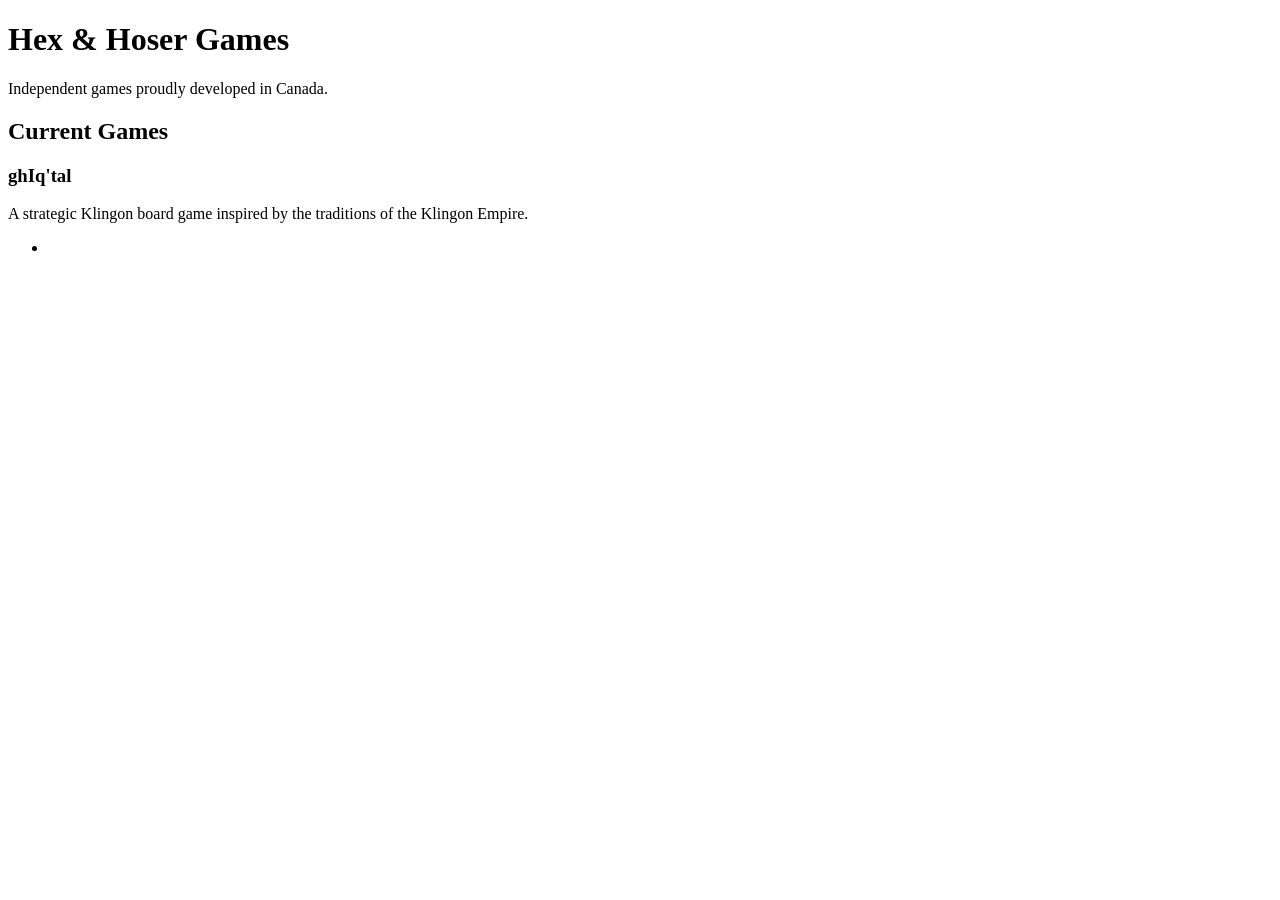
==== index.html @ b9e1475a "Add files via upload initial commit" ====
<!DOCTYPE html>
<html>
<head>
    <title>Hex & Hoser Games</title>
    <meta charset="UTF-8">
</head>
<body>
    <h1>Hex & Hoser Games</h1>

    <p>Independent games proudly developed in Canada.</p>

    <h2>Current Games</h2>

    <h3>ghIq'tal</h3>

    <p>
        A strategic Klingon board game inspired by the traditions of the
        Klingon Empire.
    </p>

    <ul>
        <li><a href="privacy-mlPrivacy Policy</a></li>
        <li>support.htmlSupport</a></li>
    </ul>

    <p>
        Contact: hexhosergames@gmail.com
    </p>
</body>
</html>
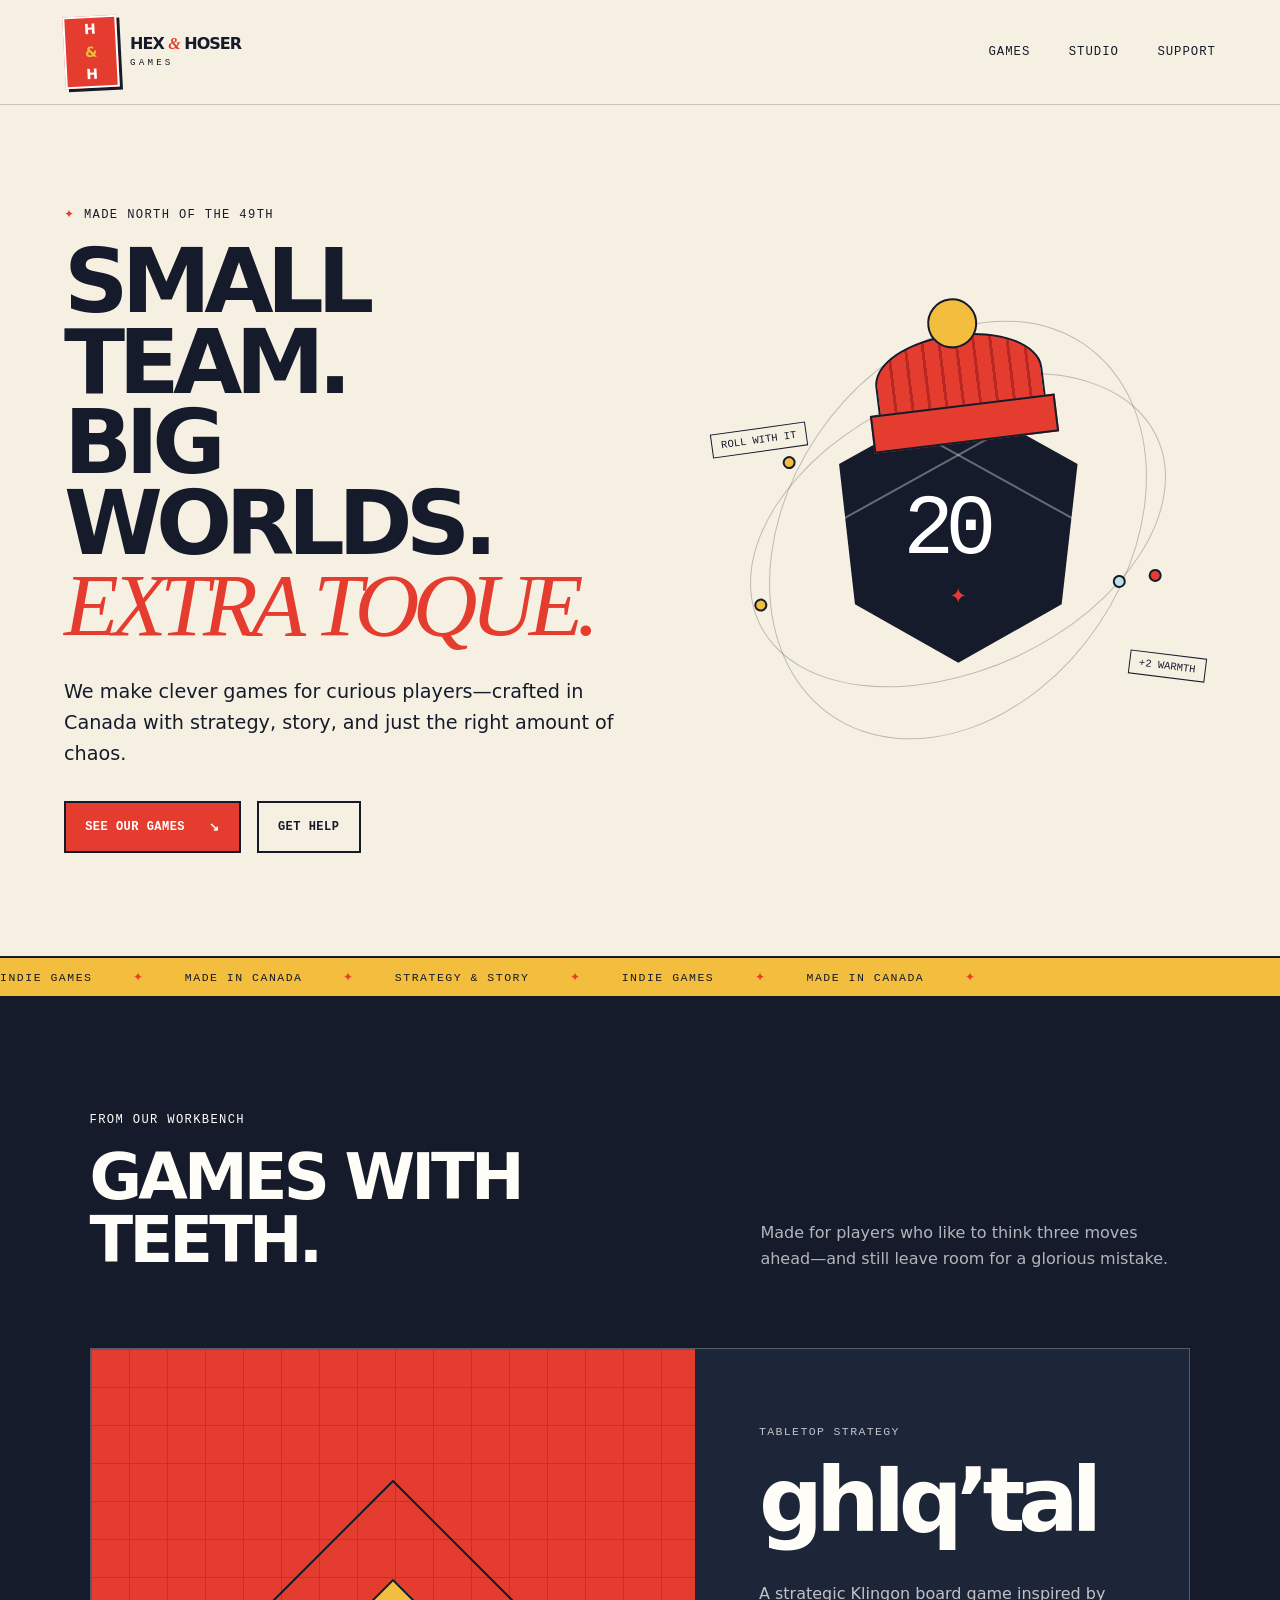
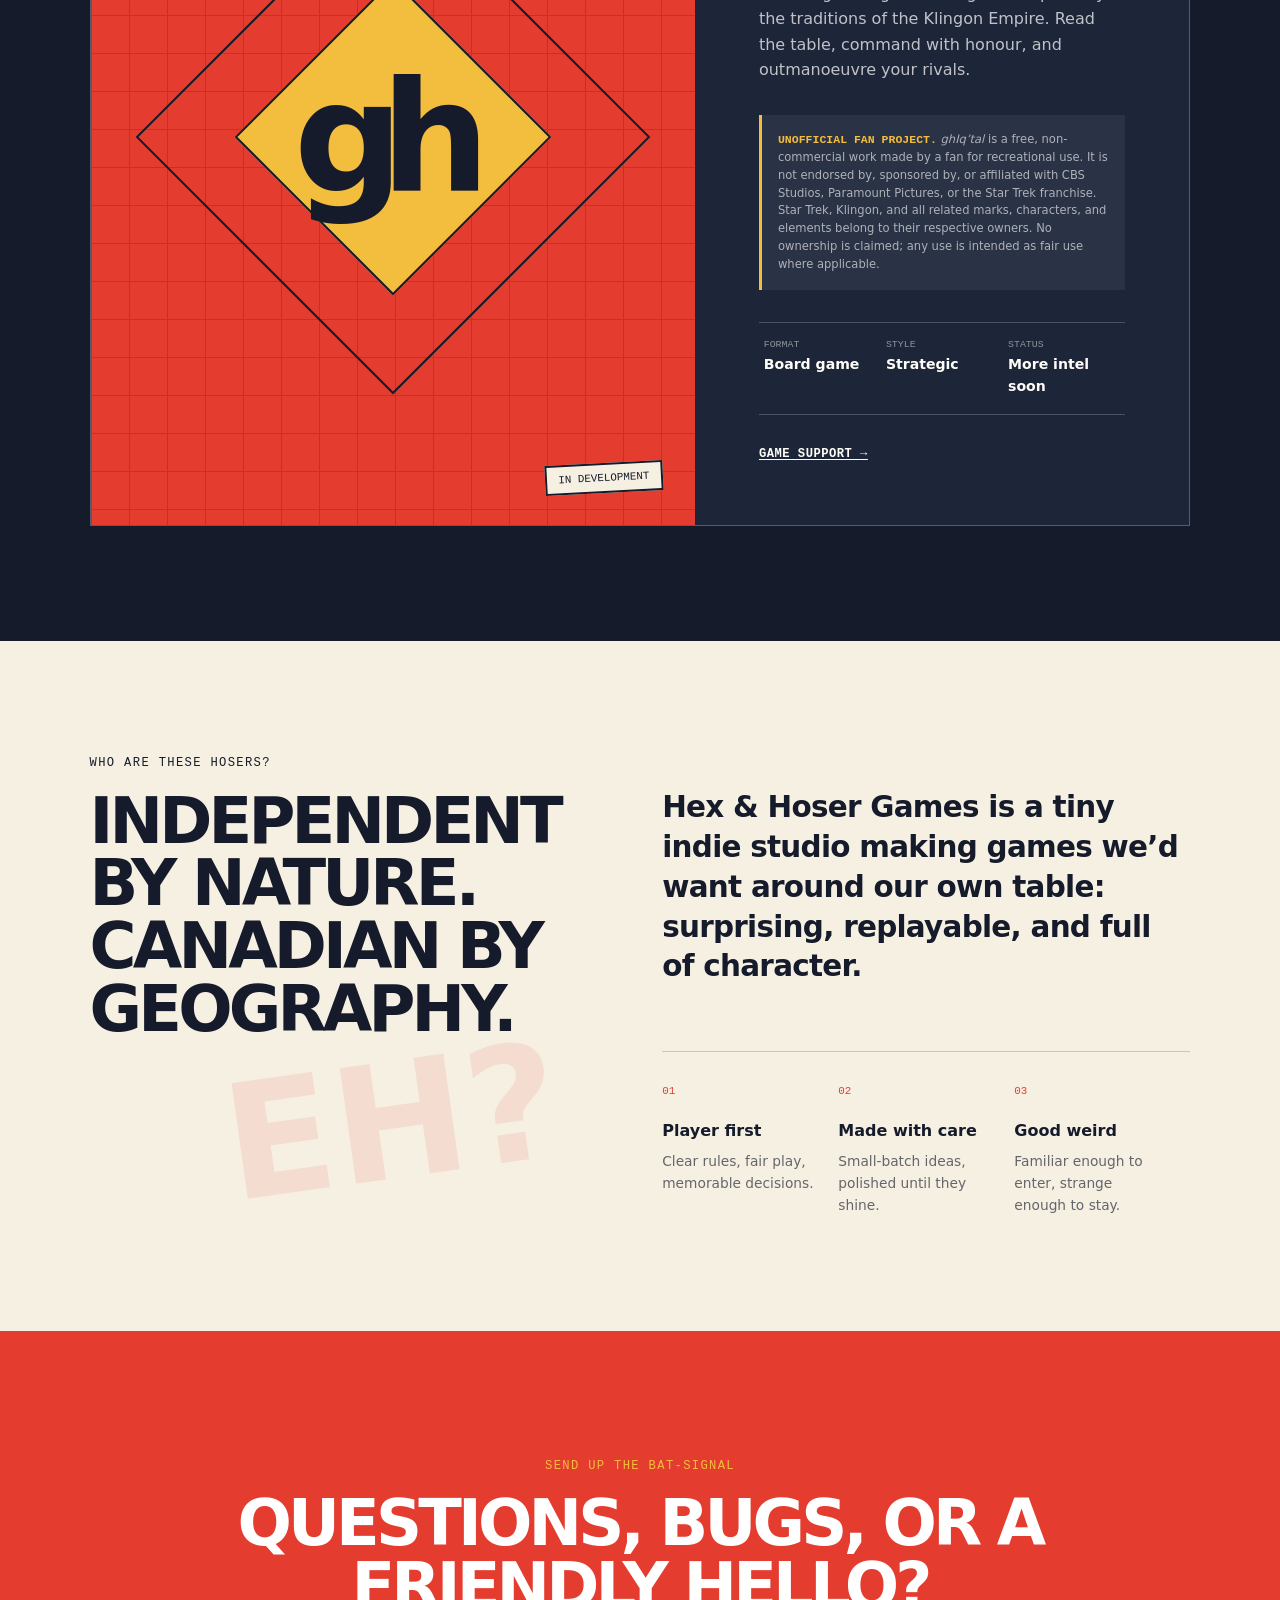
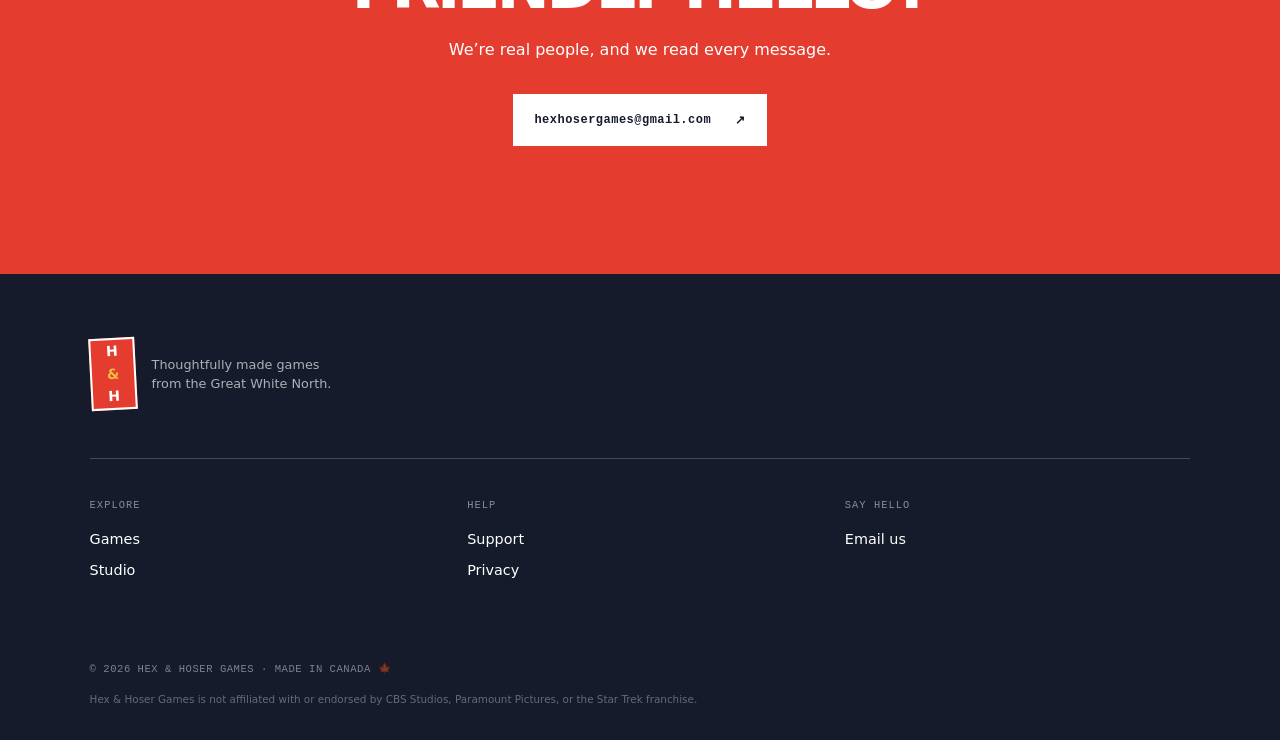
==== commit cae56c62: "Build Hex and Hoser Games website" ====
--- a/index.html
+++ b/index.html
@@ -1,30 +1,98 @@
-<!DOCTYPE html>
-<html>
+<!doctype html>
+<html lang="en-CA">
 <head>
-    <title>Hex & Hoser Games</title>
-    <meta charset="UTF-8">
+  <meta charset="utf-8">
+  <meta name="viewport" content="width=device-width, initial-scale=1">
+  <meta name="description" content="Hex & Hoser Games is a proudly Canadian indie studio making thoughtful games with sharp edges and warm hearts.">
+  <meta name="theme-color" content="#151b2b">
+  <meta property="og:title" content="Hex & Hoser Games">
+  <meta property="og:description" content="Small team. Big worlds. Extra toque.">
+  <meta property="og:type" content="website">
+  <title>Hex & Hoser Games | Canadian Indie Game Studio</title>
+  <link rel="icon" href="assets/favicon.svg" type="image/svg+xml">
+  <link rel="stylesheet" href="styles.css">
 </head>
 <body>
-    <h1>Hex & Hoser Games</h1>
+  <a class="skip-link" href="#main">Skip to content</a>
+  <header class="site-header">
+    <a class="brand" href="index.html" aria-label="Hex & Hoser Games home">
+      <span class="brand-mark" aria-hidden="true">H<span>&</span>H</span>
+      <span class="brand-name">Hex <i>&</i> Hoser <small>Games</small></span>
+    </a>
+    <nav class="site-nav" aria-label="Main navigation">
+      <a href="#games">Games</a>
+      <a href="#studio">Studio</a>
+      <a href="support.html">Support</a>
+    </nav>
+  </header>
 
-    <p>Independent games proudly developed in Canada.</p>
+  <main id="main">
+    <section class="hero">
+      <div class="hero-copy">
+        <p class="eyebrow"><span aria-hidden="true">✦</span> Made north of the 49th</p>
+        <h1>Small team.<br>Big worlds.<br><em>Extra toque.</em></h1>
+        <p class="hero-lede">We make clever games for curious players—crafted in Canada with strategy, story, and just the right amount of chaos.</p>
+        <div class="button-row">
+          <a class="button button-primary" href="#games">See our games <span aria-hidden="true">↘</span></a>
+          <a class="button button-quiet" href="support.html">Get help</a>
+        </div>
+      </div>
+      <div class="hero-art" aria-label="A twenty-sided die wearing a Canadian toque" role="img">
+        <div class="orbit orbit-one"></div><div class="orbit orbit-two"></div>
+        <div class="toque"><span class="pom"></span><span class="knit"></span><span class="brim"></span></div>
+        <div class="die"><span class="die-number">20</span><span class="maple">✦</span></div>
+        <span class="art-note note-one">ROLL WITH IT</span><span class="art-note note-two">+2 WARMTH</span>
+      </div>
+    </section>
 
-    <h2>Current Games</h2>
+    <div class="ticker" aria-hidden="true"><div>INDIE GAMES <span>✦</span> MADE IN CANADA <span>✦</span> STRATEGY &amp; STORY <span>✦</span> INDIE GAMES <span>✦</span> MADE IN CANADA <span>✦</span></div></div>
 
-    <h3>ghIq'tal</h3>
+    <section class="section games-section" id="games">
+      <div class="section-heading">
+        <div><p class="eyebrow">From our workbench</p><h2>Games with teeth.</h2></div>
+        <p>Made for players who like to think three moves ahead—and still leave room for a glorious mistake.</p>
+      </div>
+      <article class="game-card">
+        <div class="game-art" aria-hidden="true"><span class="game-glyph">gh</span><span class="game-grid"></span><span class="game-stamp">IN DEVELOPMENT</span></div>
+        <div class="game-copy">
+          <p class="game-kicker">Tabletop strategy</p>
+          <h3>ghIq’tal</h3>
+          <p>A strategic Klingon board game inspired by the traditions of the Klingon Empire. Read the table, command with honour, and outmanoeuvre your rivals.</p>
+          <p class="fan-notice"><strong>Unofficial fan project.</strong> <em>ghIq’tal</em> is a free, non-commercial work made by a fan for recreational use. It is not endorsed by, sponsored by, or affiliated with CBS Studios, Paramount Pictures, or the Star Trek franchise. Star Trek, Klingon, and all related marks, characters, and elements belong to their respective owners. No ownership is claimed; any use is intended as fair use where applicable.</p>
+          <dl class="game-facts"><div><dt>Format</dt><dd>Board game</dd></div><div><dt>Style</dt><dd>Strategic</dd></div><div><dt>Status</dt><dd>More intel soon</dd></div></dl>
+          <a class="text-link" href="support.html">Game support <span aria-hidden="true">→</span></a>
+        </div>
+      </article>
+    </section>
 
-    <p>
-        A strategic Klingon board game inspired by the traditions of the
-        Klingon Empire.
-    </p>
+    <section class="section studio-section" id="studio">
+      <div class="studio-intro"><p class="eyebrow">Who are these hosers?</p><h2>Independent by nature. Canadian by geography.</h2></div>
+      <div class="studio-body">
+        <p class="big-copy">Hex &amp; Hoser Games is a tiny indie studio making games we’d want around our own table: surprising, replayable, and full of character.</p>
+        <div class="values-grid">
+          <div><span>01</span><h3>Player first</h3><p>Clear rules, fair play, memorable decisions.</p></div>
+          <div><span>02</span><h3>Made with care</h3><p>Small-batch ideas, polished until they shine.</p></div>
+          <div><span>03</span><h3>Good weird</h3><p>Familiar enough to enter, strange enough to stay.</p></div>
+        </div>
+      </div>
+    </section>
 
-    <ul>
-        <li><a href="privacy-mlPrivacy Policy</a></li>
-        <li>support.htmlSupport</a></li>
-    </ul>
+    <section class="contact-banner">
+      <p class="eyebrow">Send up the bat-signal</p><h2>Questions, bugs, or a friendly hello?</h2><p>We’re real people, and we read every message.</p>
+      <a class="button button-light" href="mailto:hexhosergames@gmail.com">hexhosergames@gmail.com <span aria-hidden="true">↗</span></a>
+    </section>
+  </main>
 
-    <p>
-        Contact: hexhosergames@gmail.com
-    </p>
+  <footer class="site-footer">
+    <div class="footer-brand"><span class="brand-mark small" aria-hidden="true">H<span>&</span>H</span><p>Thoughtfully made games<br>from the Great White North.</p></div>
+    <div class="footer-links">
+      <div><h2>Explore</h2><a href="#games">Games</a><a href="#studio">Studio</a></div>
+      <div><h2>Help</h2><a href="support.html">Support</a><a href="privacy-policy.html">Privacy</a></div>
+      <div><h2>Say hello</h2><a href="mailto:hexhosergames@gmail.com">Email us</a></div>
+    </div>
+    <p class="copyright">© <span id="year">2026</span> Hex &amp; Hoser Games <span aria-hidden="true">·</span> Made in Canada 🍁</p>
+    <p class="footer-disclaimer">Hex &amp; Hoser Games is not affiliated with or endorsed by CBS Studios, Paramount Pictures, or the Star Trek franchise.</p>
+  </footer>
+  <script>document.getElementById('year').textContent = new Date().getFullYear();</script>
 </body>
 </html>
--- a/styles.css
+++ b/styles.css
@@ -0,0 +1,97 @@
+:root {
+  --ink: #151b2b; --paper: #f6f0e3; --paper-deep: #e9dfcc; --red: #e43d30;
+  --red-dark: #b82720; --ice: #b9e4e3; --yellow: #f3bd3d; --white: #fffdf7;
+  --line: rgba(21, 27, 43, .2); --mono: "SFMono-Regular", Consolas, "Liberation Mono", monospace;
+  --sans: "Arial Narrow", "Aptos Narrow", system-ui, sans-serif; --shadow: 8px 8px 0 var(--ink);
+}
+* { box-sizing: border-box; }
+html { scroll-behavior: smooth; }
+body { margin: 0; color: var(--ink); background: var(--paper); font-family: var(--sans); line-height: 1.6; }
+a { color: inherit; text-underline-offset: .2em; }
+a:focus-visible { outline: 3px solid var(--yellow); outline-offset: 4px; }
+.skip-link { position: fixed; z-index: 99; top: 1rem; left: 1rem; padding: .7rem 1rem; background: var(--ink); color: white; transform: translateY(-200%); }
+.skip-link:focus { transform: none; }
+
+.site-header { position: relative; z-index: 10; max-width: 1440px; margin: auto; min-height: 96px; padding: 1rem clamp(1.25rem, 5vw, 5rem); display: flex; align-items: center; justify-content: space-between; border-bottom: 1px solid var(--line); }
+.brand { display: inline-flex; gap: .75rem; align-items: center; color: inherit; text-decoration: none; }
+.brand-mark { display: grid; place-items: center; width: 54px; aspect-ratio: 1; border: 2px solid; background: var(--red); color: white; font-size: .88rem; font-weight: 800; transform: rotate(-3deg); box-shadow: 3px 3px 0 var(--ink); }
+.brand-mark span { color: var(--yellow); padding: 0 .05rem; }
+.brand-mark.small { width: 46px; box-shadow: none; }
+.brand-name { display: grid; grid-template-columns: auto auto auto; align-items: center; gap: .28rem; font-weight: 800; line-height: 1; text-transform: uppercase; letter-spacing: -.06em; }
+.brand-name i { color: var(--red); font-family: Georgia, serif; }
+.brand-name small { grid-column: 1 / -1; letter-spacing: .34em; font: 500 .58rem var(--mono); }
+.site-nav { display: flex; align-items: center; gap: clamp(1.2rem, 3vw, 3rem); font: 500 .77rem var(--mono); text-transform: uppercase; letter-spacing: .08em; }
+.site-nav a { position: relative; text-decoration: none; }
+.site-nav a::after { content: ""; position: absolute; left: 0; bottom: -.35rem; width: 100%; height: 2px; background: var(--red); transform: scaleX(0); transform-origin: right; transition: transform .2s; }
+.site-nav a:hover::after, .site-nav a[aria-current="page"]::after { transform: scaleX(1); transform-origin: left; }
+
+.hero { min-height: 710px; max-width: 1440px; margin: auto; padding: clamp(4rem, 8vw, 8rem) clamp(1.25rem, 5vw, 5rem); display: grid; grid-template-columns: 1fr .9fr; align-items: center; gap: 5vw; overflow: hidden; }
+.eyebrow { margin: 0 0 1.2rem; font: 500 .76rem var(--mono); letter-spacing: .11em; text-transform: uppercase; }
+.eyebrow span { color: var(--red); }
+.hero h1, .page-hero h1 { margin: 0; max-width: 760px; font-size: clamp(3.6rem, 7vw, 7.6rem); line-height: .9; letter-spacing: -.075em; text-transform: uppercase; }
+.hero h1 em { color: var(--red); font-family: Georgia, serif; font-weight: 400; }
+.hero-lede { max-width: 640px; margin: 2rem 0; font-size: clamp(1.05rem, 1.5vw, 1.3rem); }
+.button-row { display: flex; flex-wrap: wrap; gap: 1rem; }
+.button { display: inline-flex; align-items: center; justify-content: center; gap: 1.5rem; min-height: 52px; padding: .85rem 1.2rem; border: 2px solid var(--ink); font: 600 .75rem var(--mono); letter-spacing: .04em; text-transform: uppercase; text-decoration: none; transition: transform .15s, box-shadow .15s, background .15s; }
+.button:hover { transform: translate(-2px, -2px); box-shadow: 4px 4px 0 var(--ink); }
+.button-primary { background: var(--red); color: white; }.button-quiet { background: transparent; }
+.button-light { border-color: white; background: white; color: var(--ink); }.button-light:hover { box-shadow: 4px 4px 0 var(--yellow); }
+
+.hero-art { position: relative; min-height: 510px; display: grid; place-items: center; }
+.orbit { position: absolute; border: 1px solid rgba(21,27,43,.25); border-radius: 50%; }
+.orbit::before, .orbit::after { content: ""; position: absolute; width: 9px; aspect-ratio: 1; border: 2px solid var(--ink); background: var(--yellow); border-radius: 50%; }
+.orbit-one { width: 440px; height: 280px; transform: rotate(-25deg); }.orbit-one::before { left: 20%; top: 0; }.orbit-one::after { right: 12%; bottom: 3%; background: var(--red); }
+.orbit-two { width: 340px; height: 450px; transform: rotate(34deg); }.orbit-two::before { right: 0; top: 38%; background: var(--ice); }.orbit-two::after { left: 12%; bottom: 10%; }
+.die { position: relative; width: 265px; aspect-ratio: 1; display: grid; place-items: center; color: white; background: var(--ink); clip-path: polygon(50% 0, 95% 25%, 89% 78%, 50% 100%, 11% 78%, 5% 25%); filter: drop-shadow(12px 15px 0 var(--red)); }
+.die::before, .die::after { content: ""; position: absolute; inset: 25% 5% 22%; border-top: 2px solid rgba(255,255,255,.35); transform: rotate(29deg); }.die::after { transform: rotate(-29deg); }
+.die-number { font: 500 5.3rem var(--mono); letter-spacing: -.1em; transform: translateX(-.15em); }.maple { position: absolute; bottom: 3.1rem; color: var(--red); font-size: 1.3rem; }
+.toque { position: absolute; z-index: 2; top: 23px; left: calc(50% - 84px); width: 168px; height: 145px; transform: rotate(-7deg); }
+.pom { position: absolute; z-index: 2; left: 59px; width: 50px; aspect-ratio: 1; border-radius: 50%; background: var(--yellow); border: 2px solid var(--ink); }
+.knit { position: absolute; top: 36px; width: 100%; height: 86px; border: 2px solid var(--ink); background: repeating-linear-gradient(90deg,var(--red) 0 14px,var(--red-dark) 14px 17px); border-radius: 60% 60% 4px 4px; }
+.brim { position: absolute; z-index: 3; bottom: 0; left: -9px; width: 186px; height: 38px; border: 2px solid var(--ink); background: var(--red); }
+.art-note { position: absolute; padding: .3rem .55rem; border: 1px solid var(--ink); background: var(--paper); font: 500 .66rem var(--mono); }.note-one { left: 2%; top: 30%; transform: rotate(-8deg); }.note-two { right: 2%; bottom: 21%; transform: rotate(7deg); }
+
+.ticker { overflow: hidden; padding: .75rem 0; border-block: 2px solid var(--ink); background: var(--yellow); font: 500 .72rem var(--mono); letter-spacing: .13em; white-space: nowrap; }.ticker div { min-width: max-content; animation: ticker 22s linear infinite; }.ticker span { padding: 0 2rem; color: var(--red); } @keyframes ticker { to { transform: translateX(-50%); } }
+.section { padding: clamp(5rem, 9vw, 9rem) clamp(1.25rem, 7vw, 7rem); }
+.games-section { background: var(--ink); color: var(--white); }
+.section-heading { max-width: 1220px; margin: 0 auto clamp(3rem, 6vw, 5rem); display: flex; justify-content: space-between; align-items: end; gap: 2rem; }
+.section-heading h2, .studio-intro h2, .contact-banner h2, .before-email h2 { margin: 0; font-size: clamp(2.5rem, 5vw, 5rem); line-height: .98; letter-spacing: -.06em; text-transform: uppercase; }
+.section-heading > p { max-width: 430px; margin: 0; color: rgba(255,255,255,.68); }
+.game-card { max-width: 1220px; margin: auto; display: grid; grid-template-columns: 1.1fr .9fr; border: 1px solid rgba(255,255,255,.25); background: #1d2539; }
+.game-art { position: relative; min-height: 520px; overflow: hidden; display: grid; place-items: center; background: var(--red); }.game-art::before, .game-art::after { content: ""; position: absolute; width: 360px; aspect-ratio: 1; border: 2px solid var(--ink); transform: rotate(45deg); }.game-art::after { width: 220px; background: var(--yellow); }
+.game-grid { position: absolute; inset: 0; opacity: .2; background-image: linear-gradient(var(--ink) 1px,transparent 1px),linear-gradient(90deg,var(--ink) 1px,transparent 1px); background-size: 38px 38px; }
+.game-glyph { position: relative; z-index: 2; color: var(--ink); font: 800 clamp(5rem, 12vw, 10rem) var(--sans); letter-spacing: -.15em; transform: translateX(-.08em); }.game-stamp { position: absolute; z-index: 3; right: 2rem; bottom: 2rem; padding: .45rem .7rem; border: 2px solid var(--ink); color: var(--ink); background: var(--paper); font: 500 .68rem var(--mono); transform: rotate(-3deg); }
+.game-copy { padding: clamp(2rem, 5vw, 5rem); display: flex; flex-direction: column; justify-content: center; }.game-kicker { color: var(--ice); font: .72rem var(--mono); text-transform: uppercase; letter-spacing: .12em; }.game-copy h3 { margin: .4rem 0 1.2rem; font-size: clamp(3.2rem, 7vw, 6rem); line-height: 1; letter-spacing: -.08em; }.game-copy > p { color: rgba(255,255,255,.72); }
+.game-copy .fan-notice { margin: 1rem 0 0; padding: 1rem; border-left: 3px solid var(--yellow); background: rgba(255,255,255,.06); color: rgba(255,255,255,.62); font-size: .72rem; line-height: 1.55; }.fan-notice strong { color: var(--yellow); font-family: var(--mono); text-transform: uppercase; }
+.game-facts { display: grid; grid-template-columns: repeat(3,1fr); margin: 2rem 0; border-block: 1px solid rgba(255,255,255,.2); }.game-facts div { padding: 1rem .3rem; }.game-facts dt { color: rgba(255,255,255,.5); font: .62rem var(--mono); text-transform: uppercase; }.game-facts dd { margin: .2rem 0 0; font-size: .88rem; font-weight: 700; }
+.text-link { font: 600 .76rem var(--mono); text-transform: uppercase; letter-spacing: .04em; text-decoration-thickness: 1px; }
+
+.studio-section { max-width: 1440px; margin: auto; display: grid; grid-template-columns: .8fr 1.2fr; gap: clamp(3rem, 8vw, 8rem); }.studio-intro { position: relative; }.studio-intro::after { content: "EH?"; position: absolute; right: 0; bottom: 0; color: rgba(228,61,48,.1); font: 800 10rem var(--sans); transform: rotate(-8deg); }.studio-body { padding-top: 2rem; }
+.big-copy { margin: 0 0 4rem; font-size: clamp(1.4rem, 2.3vw, 2.15rem); line-height: 1.35; font-weight: 600; letter-spacing: -.025em; }.values-grid { display: grid; grid-template-columns: repeat(3,1fr); border-top: 1px solid var(--line); }.values-grid > div { padding: 1.5rem 1.5rem 0 0; }.values-grid span { font: .68rem var(--mono); color: var(--red); }.values-grid h3 { margin: 1rem 0 .4rem; font-size: 1rem; }.values-grid p { margin: 0; font-size: .86rem; color: rgba(21,27,43,.65); }
+.contact-banner { padding: clamp(5rem, 10vw, 9rem) 1.25rem; text-align: center; background: var(--red); color: white; }.contact-banner .eyebrow { color: var(--yellow); }.contact-banner h2 { max-width: 900px; margin-inline: auto; }.contact-banner > p:not(.eyebrow) { margin: 1.2rem auto 2rem; }.contact-banner .button { max-width: 100%; text-transform: none; }
+.site-footer { padding: 4rem clamp(1.25rem, 7vw, 7rem) 2rem; background: var(--ink); color: white; }.footer-brand { display: flex; align-items: center; gap: 1rem; }.footer-brand p { color: rgba(255,255,255,.65); font-size: .8rem; line-height: 1.5; }
+.footer-links { margin: 3rem 0 5rem; display: grid; grid-template-columns: repeat(3, 1fr); gap: 2rem; border-top: 1px solid rgba(255,255,255,.2); padding-top: 2rem; }.footer-links div { display: flex; flex-direction: column; gap: .5rem; }.footer-links h2 { font: 500 .65rem var(--mono); color: rgba(255,255,255,.5); text-transform: uppercase; letter-spacing: .1em; }.footer-links a { width: max-content; text-decoration: none; font-size: .9rem; }.footer-links a:hover { color: var(--yellow); }.copyright { margin: 0; font: .66rem var(--mono); color: rgba(255,255,255,.45); text-transform: uppercase; letter-spacing: .05em; }
+.footer-disclaimer { max-width: 760px; margin: 1rem 0 0; color: rgba(255,255,255,.35); font-size: .65rem; }
+
+.page-hero { padding: clamp(5rem, 10vw, 9rem) clamp(1.25rem, 10vw, 10rem); border-bottom: 1px solid var(--line); }.page-hero h1 { font-size: clamp(3.5rem, 8vw, 7rem); }.page-hero > p:last-of-type { max-width: 620px; margin: 1.5rem 0 0; color: rgba(21,27,43,.65); }
+.support-hero { position: relative; overflow: hidden; background: var(--ice); }.support-hero::after { content: "?"; position: absolute; right: 8%; top: -35%; font: 800 28rem var(--sans); color: rgba(21,27,43,.06); transform: rotate(12deg); }.support-hero .button { position: relative; z-index: 1; margin-top: 2rem; }
+.support-grid { max-width: 1240px; margin: auto; display: grid; grid-template-columns: 1fr 1fr; gap: 2rem; }.support-card { position: relative; padding: clamp(2rem, 5vw, 4rem); border: 2px solid var(--ink); background: var(--white); box-shadow: var(--shadow); }.support-card.featured { background: var(--yellow); }.support-card h2 { margin: 0 0 1rem; font-size: clamp(1.8rem, 3vw, 2.7rem); line-height: 1; letter-spacing: -.04em; text-transform: uppercase; }.card-icon { position: absolute; right: 2rem; top: 2rem; font: 500 2rem var(--mono); }
+.check-list { padding: 0; margin: 1.5rem 0 0; list-style: none; }.check-list li { position: relative; padding: .6rem 0 .6rem 1.8rem; border-top: 1px solid var(--line); }.check-list li::before { content: "✓"; position: absolute; left: .2rem; color: var(--red); font-weight: 800; }
+.before-email { max-width: 1240px; margin: auto; padding-top: 1rem; display: grid; grid-template-columns: .8fr 1.2fr; gap: 5rem; }.steps { padding: 0; margin: 0; list-style: none; }.steps li { display: grid; grid-template-columns: 70px 1fr; gap: 1rem; padding: 1.5rem 0; border-top: 1px solid var(--line); }.steps span { color: var(--red); font: .7rem var(--mono); }.steps h3 { margin: 0 0 .3rem; font-size: 1rem; }.steps p { margin: 0; color: rgba(21,27,43,.65); font-size: .9rem; }
+.privacy-note { margin: 0 clamp(1.25rem, 7vw, 7rem) 7rem; padding: 2rem; display: flex; align-items: center; justify-content: space-between; gap: 2rem; border: 1px solid var(--line); background: var(--paper-deep); }.privacy-note > div { display: flex; align-items: center; gap: 1.5rem; }.privacy-note > div > span { color: var(--red); font-size: 2.5rem; }.privacy-note h2 { margin: 0; font-size: 1rem; }.privacy-note p { margin: .25rem 0 0; font-size: .82rem; color: rgba(21,27,43,.65); }
+.fan-project-note { margin: 0 clamp(1.25rem, 7vw, 7rem) 2rem; padding: 1rem 1.25rem; border-left: 4px solid var(--red); background: var(--white); }.fan-project-note p { max-width: 950px; margin: 0; color: rgba(21,27,43,.68); font-size: .75rem; }.fan-project-note strong { color: var(--ink); font-family: var(--mono); text-transform: uppercase; }
+.legal-page { max-width: 1440px; margin: auto; }.legal-layout { padding: clamp(4rem, 8vw, 8rem) clamp(1.25rem, 10vw, 10rem); display: grid; grid-template-columns: 300px 1fr; gap: clamp(3rem, 8vw, 8rem); align-items: start; }.legal-summary { position: sticky; top: 2rem; padding: 1.7rem; border: 2px solid var(--ink); background: var(--yellow); box-shadow: 6px 6px 0 var(--ink); }.legal-summary h2 { margin-top: 0; font-size: 1.2rem; text-transform: uppercase; }.legal-summary p { font-size: .85rem; }.legal-content { max-width: 760px; }.legal-content section { padding-bottom: 2rem; margin-bottom: 2rem; border-bottom: 1px solid var(--line); }.legal-content h2 { font-size: 1.2rem; letter-spacing: -.02em; }.legal-content p { color: rgba(21,27,43,.75); }
+.simple-footer { min-height: 110px; padding: 2rem clamp(1.25rem, 5vw, 5rem); display: flex; align-items: center; justify-content: space-between; gap: 1rem; background: var(--ink); color: white; font: .7rem var(--mono); text-transform: uppercase; }.simple-footer a { color: var(--yellow); }.error-page { min-height: calc(100vh - 110px); display: grid; align-content: center; }
+
+@media (max-width: 850px) {
+  .hero { grid-template-columns: 1fr; padding-top: 4.5rem; }.hero-art { min-height: 430px; }.hero h1 { font-size: clamp(3.25rem, 14vw, 6rem); }
+  .game-card, .studio-section, .before-email, .legal-layout { grid-template-columns: 1fr; }.game-art { min-height: 390px; }.legal-summary { position: static; }.studio-intro::after { display: none; }
+  .section-heading { align-items: start; flex-direction: column; }.support-grid { grid-template-columns: 1fr; }.before-email { gap: 3rem; }
+}
+@media (max-width: 600px) {
+  .site-header { min-height: 80px; }.brand-mark { width: 46px; }.brand-name { display: none; }.site-nav { gap: 1rem; font-size: .66rem; }
+  .hero { min-height: auto; }.hero-art { min-height: 360px; transform: scale(.82); }.orbit-one { width: 400px; }.orbit-two { height: 400px; }
+  .game-facts { grid-template-columns: 1fr; }.game-facts div + div { border-top: 1px solid rgba(255,255,255,.15); }.values-grid { grid-template-columns: 1fr; }.values-grid > div { padding-bottom: 1.5rem; }
+  .footer-links { grid-template-columns: 1fr 1fr; }.privacy-note, .privacy-note > div, .simple-footer { align-items: flex-start; flex-direction: column; }.privacy-note { margin-bottom: 4rem; }.contact-banner .button { font-size: .64rem; gap: .6rem; }
+}
+@media (prefers-reduced-motion: reduce) { html { scroll-behavior: auto; }.ticker div { animation: none; }* { transition: none !important; } }
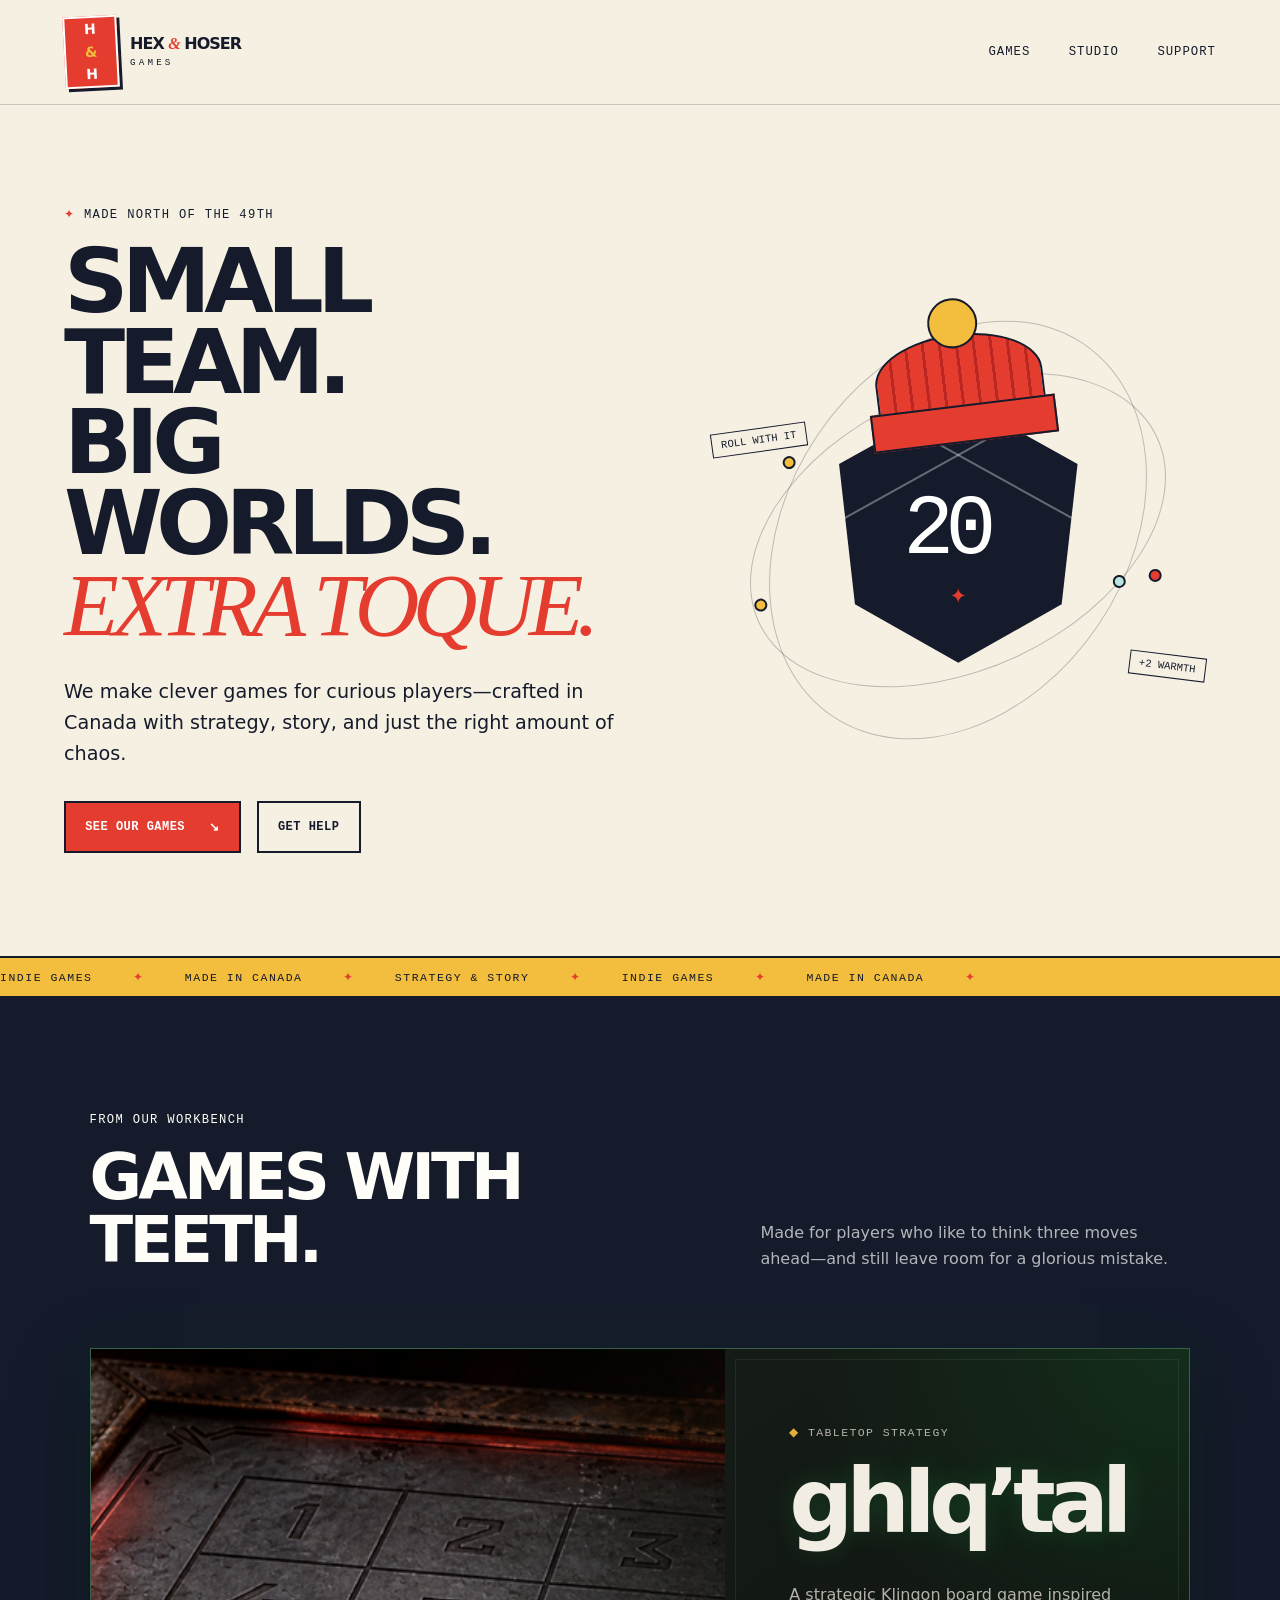
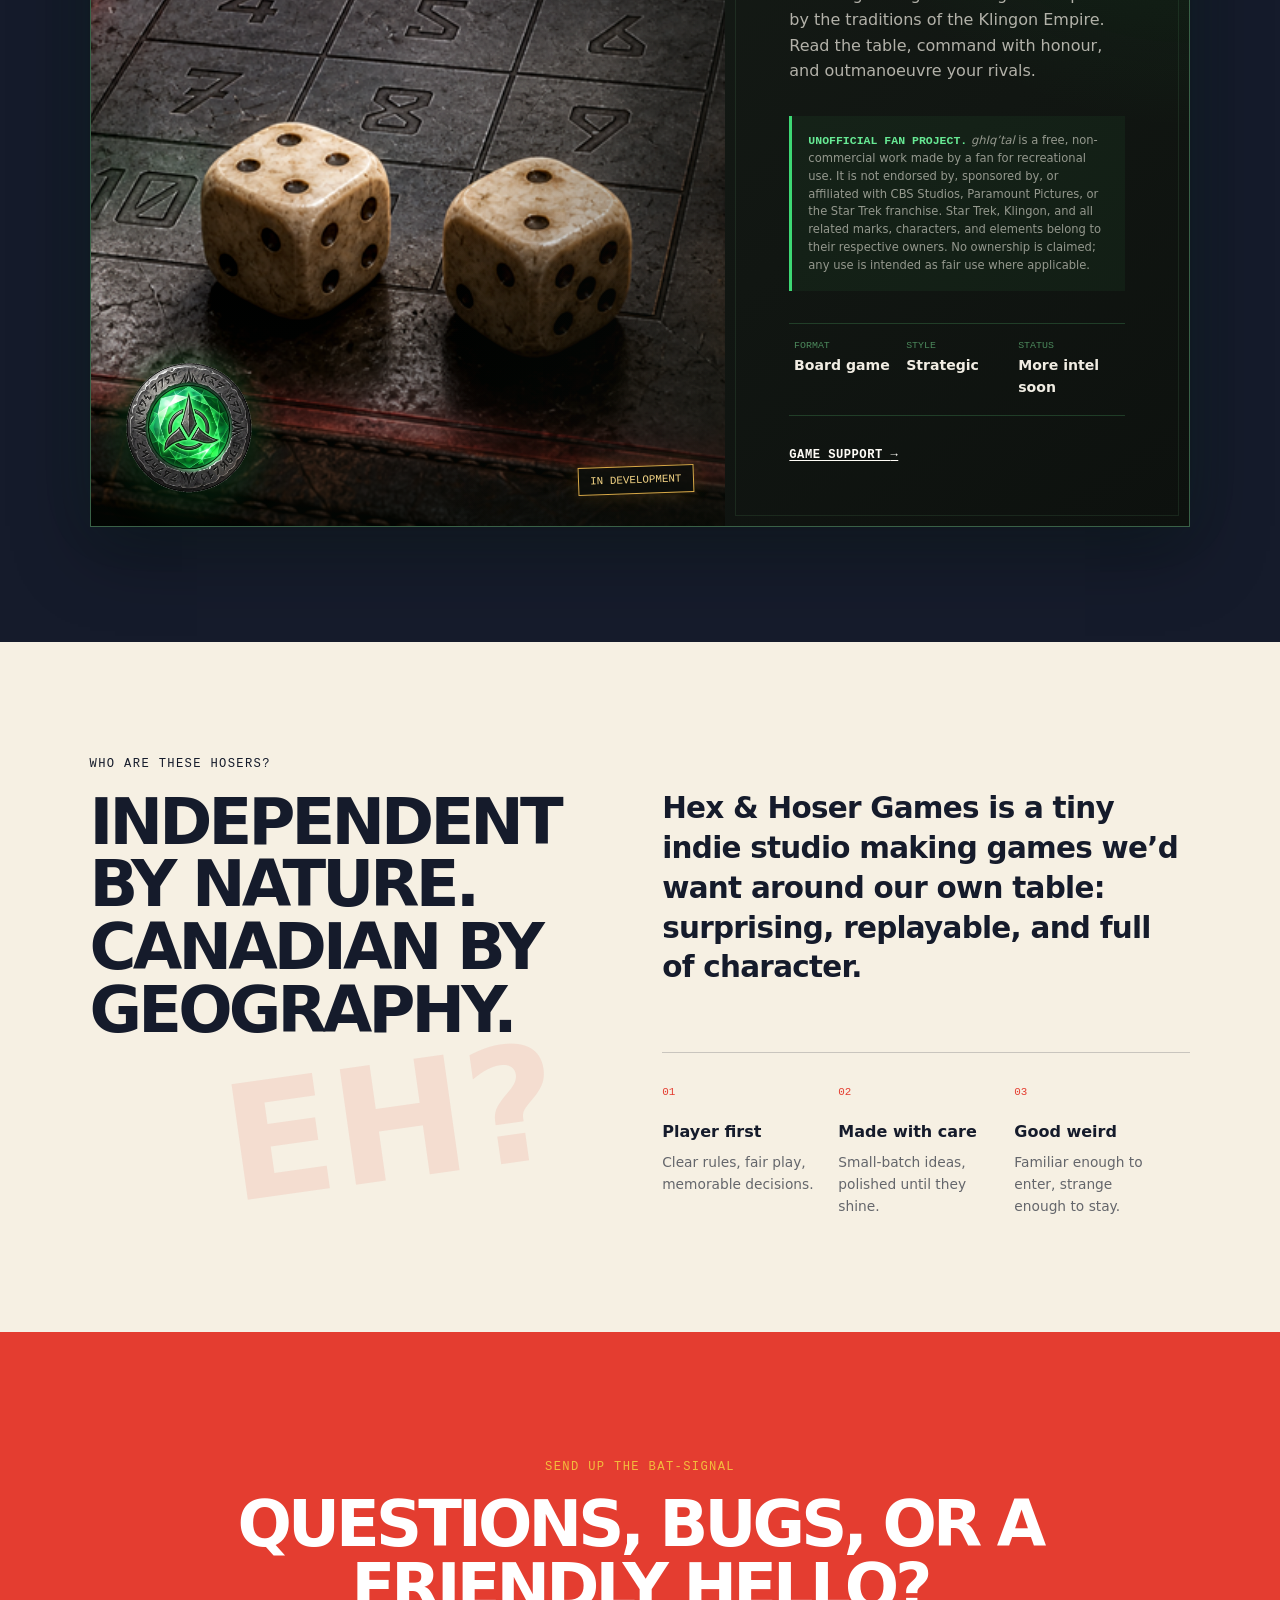
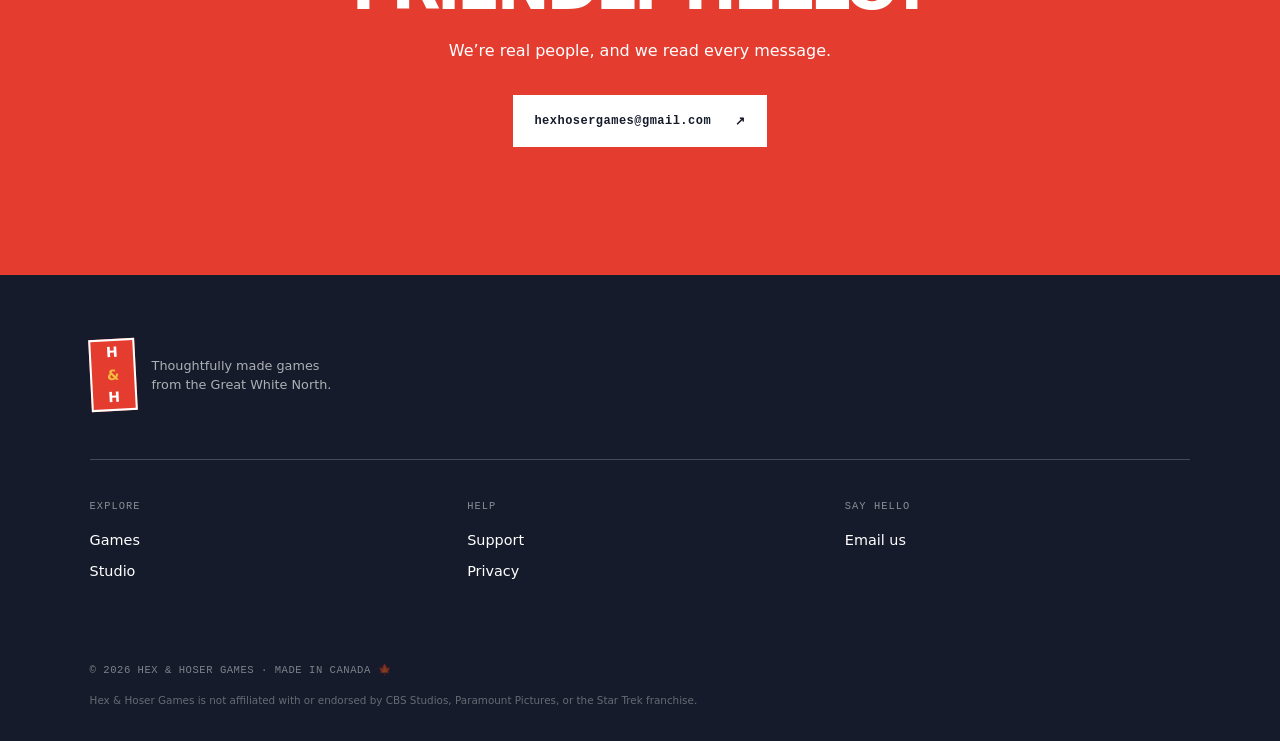
==== commit 32773aa0: "Apply ghIq'tal artwork to game pages" ====
--- a/index.html
+++ b/index.html
@@ -53,9 +53,13 @@
         <p>Made for players who like to think three moves ahead—and still leave room for a glorious mistake.</p>
       </div>
       <article class="game-card">
-        <div class="game-art" aria-hidden="true"><span class="game-glyph">gh</span><span class="game-grid"></span><span class="game-stamp">IN DEVELOPMENT</span></div>
+        <div class="game-art">
+          <img class="game-feature" src="assets/ghiqtal-feature.png" alt="The ghIq’tal board with carved number spaces, two dice, and glowing green and amber Klingon pieces" width="1024" height="500">
+          <img class="game-icon" src="assets/ghiqtal-icon.png" alt="" width="512" height="512" aria-hidden="true">
+          <span class="game-stamp">IN DEVELOPMENT</span>
+        </div>
         <div class="game-copy">
-          <p class="game-kicker">Tabletop strategy</p>
+          <p class="game-kicker"><span aria-hidden="true">◆</span> Tabletop strategy</p>
           <h3>ghIq’tal</h3>
           <p>A strategic Klingon board game inspired by the traditions of the Klingon Empire. Read the table, command with honour, and outmanoeuvre your rivals.</p>
           <p class="fan-notice"><strong>Unofficial fan project.</strong> <em>ghIq’tal</em> is a free, non-commercial work made by a fan for recreational use. It is not endorsed by, sponsored by, or affiliated with CBS Studios, Paramount Pictures, or the Star Trek franchise. Star Trek, Klingon, and all related marks, characters, and elements belong to their respective owners. No ownership is claimed; any use is intended as fair use where applicable.</p>
--- a/styles.css
+++ b/styles.css
@@ -57,13 +57,14 @@
 .section-heading { max-width: 1220px; margin: 0 auto clamp(3rem, 6vw, 5rem); display: flex; justify-content: space-between; align-items: end; gap: 2rem; }
 .section-heading h2, .studio-intro h2, .contact-banner h2, .before-email h2 { margin: 0; font-size: clamp(2.5rem, 5vw, 5rem); line-height: .98; letter-spacing: -.06em; text-transform: uppercase; }
 .section-heading > p { max-width: 430px; margin: 0; color: rgba(255,255,255,.68); }
-.game-card { max-width: 1220px; margin: auto; display: grid; grid-template-columns: 1.1fr .9fr; border: 1px solid rgba(255,255,255,.25); background: #1d2539; }
-.game-art { position: relative; min-height: 520px; overflow: hidden; display: grid; place-items: center; background: var(--red); }.game-art::before, .game-art::after { content: ""; position: absolute; width: 360px; aspect-ratio: 1; border: 2px solid var(--ink); transform: rotate(45deg); }.game-art::after { width: 220px; background: var(--yellow); }
-.game-grid { position: absolute; inset: 0; opacity: .2; background-image: linear-gradient(var(--ink) 1px,transparent 1px),linear-gradient(90deg,var(--ink) 1px,transparent 1px); background-size: 38px 38px; }
-.game-glyph { position: relative; z-index: 2; color: var(--ink); font: 800 clamp(5rem, 12vw, 10rem) var(--sans); letter-spacing: -.15em; transform: translateX(-.08em); }.game-stamp { position: absolute; z-index: 3; right: 2rem; bottom: 2rem; padding: .45rem .7rem; border: 2px solid var(--ink); color: var(--ink); background: var(--paper); font: 500 .68rem var(--mono); transform: rotate(-3deg); }
-.game-copy { padding: clamp(2rem, 5vw, 5rem); display: flex; flex-direction: column; justify-content: center; }.game-kicker { color: var(--ice); font: .72rem var(--mono); text-transform: uppercase; letter-spacing: .12em; }.game-copy h3 { margin: .4rem 0 1.2rem; font-size: clamp(3.2rem, 7vw, 6rem); line-height: 1; letter-spacing: -.08em; }.game-copy > p { color: rgba(255,255,255,.72); }
-.game-copy .fan-notice { margin: 1rem 0 0; padding: 1rem; border-left: 3px solid var(--yellow); background: rgba(255,255,255,.06); color: rgba(255,255,255,.62); font-size: .72rem; line-height: 1.55; }.fan-notice strong { color: var(--yellow); font-family: var(--mono); text-transform: uppercase; }
-.game-facts { display: grid; grid-template-columns: repeat(3,1fr); margin: 2rem 0; border-block: 1px solid rgba(255,255,255,.2); }.game-facts div { padding: 1rem .3rem; }.game-facts dt { color: rgba(255,255,255,.5); font: .62rem var(--mono); text-transform: uppercase; }.game-facts dd { margin: .2rem 0 0; font-size: .88rem; font-weight: 700; }
+.game-card { max-width: 1220px; margin: auto; display: grid; grid-template-columns: 1.18fr .82fr; overflow: hidden; border: 1px solid #396147; background: #101511; box-shadow: 0 24px 70px rgba(0,0,0,.34), 0 0 60px rgba(40,230,103,.05); }
+.game-art { position: relative; min-height: 520px; overflow: hidden; background: #090b09; isolation: isolate; }.game-art::after { content: ""; position: absolute; z-index: 1; inset: 0; background: linear-gradient(90deg,transparent 55%,rgba(8,13,9,.46)),linear-gradient(0deg,rgba(3,8,4,.65),transparent 38%); pointer-events: none; }
+.game-feature { width: 100%; height: 100%; display: block; object-fit: cover; object-position: center; filter: saturate(.92) contrast(1.05); transition: transform .6s ease, filter .6s ease; }.game-card:hover .game-feature { transform: scale(1.025); filter: saturate(1.08) contrast(1.06); }
+.game-icon { position: absolute; z-index: 2; left: clamp(1rem,3vw,2rem); bottom: clamp(1rem,3vw,2rem); width: clamp(82px,11vw,132px); height: auto; border-radius: 50%; filter: drop-shadow(0 8px 16px rgba(0,0,0,.72)) drop-shadow(0 0 14px rgba(30,255,101,.25)); }
+.game-stamp { position: absolute; z-index: 3; right: 2rem; bottom: 2rem; padding: .45rem .7rem; border: 1px solid #d7a847; color: #f4d485; background: rgba(12,14,11,.88); box-shadow: 0 0 18px rgba(255,172,36,.16); font: 500 .68rem var(--mono); transform: rotate(-2deg); }
+.game-copy { position: relative; padding: clamp(2rem, 5vw, 5rem); display: flex; flex-direction: column; justify-content: center; background: radial-gradient(circle at 100% 0,rgba(27,189,78,.13),transparent 42%),linear-gradient(145deg,#151b16,#0d110e); }.game-copy::before { content: ""; position: absolute; inset: 10px; border: 1px solid rgba(88,148,100,.16); pointer-events: none; }.game-kicker { position: relative; color: #62ee90; font: .72rem var(--mono); text-transform: uppercase; letter-spacing: .12em; }.game-kicker span { color: #e5ae3d; }.game-copy h3 { position: relative; margin: .4rem 0 1.2rem; color: #f1ede3; font-size: clamp(3.2rem, 7vw, 6rem); line-height: 1; letter-spacing: -.08em; text-shadow: 0 0 30px rgba(52,255,115,.14); }.game-copy > p { position: relative; color: rgba(241,237,227,.72); }
+.game-copy .fan-notice { margin: 1rem 0 0; padding: 1rem; border-left: 3px solid #3dd874; background: rgba(69,206,103,.06); color: rgba(241,237,227,.58); font-size: .72rem; line-height: 1.55; }.fan-notice strong { color: #67e994; font-family: var(--mono); text-transform: uppercase; }
+.game-facts { position: relative; display: grid; grid-template-columns: repeat(3,1fr); margin: 2rem 0; border-block: 1px solid rgba(92,207,124,.22); }.game-facts div { padding: 1rem .3rem; }.game-facts dt { color: rgba(123,231,153,.55); font: .62rem var(--mono); text-transform: uppercase; }.game-facts dd { margin: .2rem 0 0; color: #f1ede3; font-size: .88rem; font-weight: 700; }
 .text-link { font: 600 .76rem var(--mono); text-transform: uppercase; letter-spacing: .04em; text-decoration-thickness: 1px; }
 
 .studio-section { max-width: 1440px; margin: auto; display: grid; grid-template-columns: .8fr 1.2fr; gap: clamp(3rem, 8vw, 8rem); }.studio-intro { position: relative; }.studio-intro::after { content: "EH?"; position: absolute; right: 0; bottom: 0; color: rgba(228,61,48,.1); font: 800 10rem var(--sans); transform: rotate(-8deg); }.studio-body { padding-top: 2rem; }
@@ -74,7 +75,8 @@
 .footer-disclaimer { max-width: 760px; margin: 1rem 0 0; color: rgba(255,255,255,.35); font-size: .65rem; }
 
 .page-hero { padding: clamp(5rem, 10vw, 9rem) clamp(1.25rem, 10vw, 10rem); border-bottom: 1px solid var(--line); }.page-hero h1 { font-size: clamp(3.5rem, 8vw, 7rem); }.page-hero > p:last-of-type { max-width: 620px; margin: 1.5rem 0 0; color: rgba(21,27,43,.65); }
-.support-hero { position: relative; overflow: hidden; background: var(--ice); }.support-hero::after { content: "?"; position: absolute; right: 8%; top: -35%; font: 800 28rem var(--sans); color: rgba(21,27,43,.06); transform: rotate(12deg); }.support-hero .button { position: relative; z-index: 1; margin-top: 2rem; }
+.support-hero { position: relative; overflow: hidden; color: #f1ede3; background: radial-gradient(circle at 82% 44%,rgba(34,225,93,.25),transparent 21%),linear-gradient(120deg,#141a15 0%,#090d0a 72%); }.support-hero::before { content: ""; position: absolute; inset: 0; opacity: .13; background-image: linear-gradient(rgba(94,215,128,.15) 1px,transparent 1px),linear-gradient(90deg,rgba(94,215,128,.15) 1px,transparent 1px); background-size: 42px 42px; }.support-hero::after { content: "?"; position: absolute; right: 8%; top: -35%; font: 800 28rem var(--sans); color: rgba(64,255,119,.05); transform: rotate(12deg); }.support-hero > * { position: relative; z-index: 1; }.support-hero > p:last-of-type { color: rgba(241,237,227,.68); }.support-hero .button { margin-top: 2rem; border-color: #8a6931; background: #d99627; color: #11140f; }
+.support-game-mark { width: max-content; margin: 0 0 2.5rem; display: flex; align-items: center; gap: 1rem; padding: .55rem 1rem .55rem .55rem; border: 1px solid rgba(99,231,136,.32); background: rgba(37,99,52,.18); }.support-game-mark img { width: 54px; height: 54px; border-radius: 50%; filter: drop-shadow(0 0 8px rgba(41,247,100,.3)); }.support-game-mark span { display: grid; color: rgba(241,237,227,.64); font: .62rem var(--mono); text-transform: uppercase; letter-spacing: .08em; }.support-game-mark strong { color: #72ef98; font-size: .82rem; letter-spacing: .04em; }
 .support-grid { max-width: 1240px; margin: auto; display: grid; grid-template-columns: 1fr 1fr; gap: 2rem; }.support-card { position: relative; padding: clamp(2rem, 5vw, 4rem); border: 2px solid var(--ink); background: var(--white); box-shadow: var(--shadow); }.support-card.featured { background: var(--yellow); }.support-card h2 { margin: 0 0 1rem; font-size: clamp(1.8rem, 3vw, 2.7rem); line-height: 1; letter-spacing: -.04em; text-transform: uppercase; }.card-icon { position: absolute; right: 2rem; top: 2rem; font: 500 2rem var(--mono); }
 .check-list { padding: 0; margin: 1.5rem 0 0; list-style: none; }.check-list li { position: relative; padding: .6rem 0 .6rem 1.8rem; border-top: 1px solid var(--line); }.check-list li::before { content: "✓"; position: absolute; left: .2rem; color: var(--red); font-weight: 800; }
 .before-email { max-width: 1240px; margin: auto; padding-top: 1rem; display: grid; grid-template-columns: .8fr 1.2fr; gap: 5rem; }.steps { padding: 0; margin: 0; list-style: none; }.steps li { display: grid; grid-template-columns: 70px 1fr; gap: 1rem; padding: 1.5rem 0; border-top: 1px solid var(--line); }.steps span { color: var(--red); font: .7rem var(--mono); }.steps h3 { margin: 0 0 .3rem; font-size: 1rem; }.steps p { margin: 0; color: rgba(21,27,43,.65); font-size: .9rem; }
@@ -85,7 +87,7 @@
 
 @media (max-width: 850px) {
   .hero { grid-template-columns: 1fr; padding-top: 4.5rem; }.hero-art { min-height: 430px; }.hero h1 { font-size: clamp(3.25rem, 14vw, 6rem); }
-  .game-card, .studio-section, .before-email, .legal-layout { grid-template-columns: 1fr; }.game-art { min-height: 390px; }.legal-summary { position: static; }.studio-intro::after { display: none; }
+  .game-card, .studio-section, .before-email, .legal-layout { grid-template-columns: 1fr; }.game-art { min-height: 390px; aspect-ratio: 1024 / 500; }.legal-summary { position: static; }.studio-intro::after { display: none; }
   .section-heading { align-items: start; flex-direction: column; }.support-grid { grid-template-columns: 1fr; }.before-email { gap: 3rem; }
 }
 @media (max-width: 600px) {
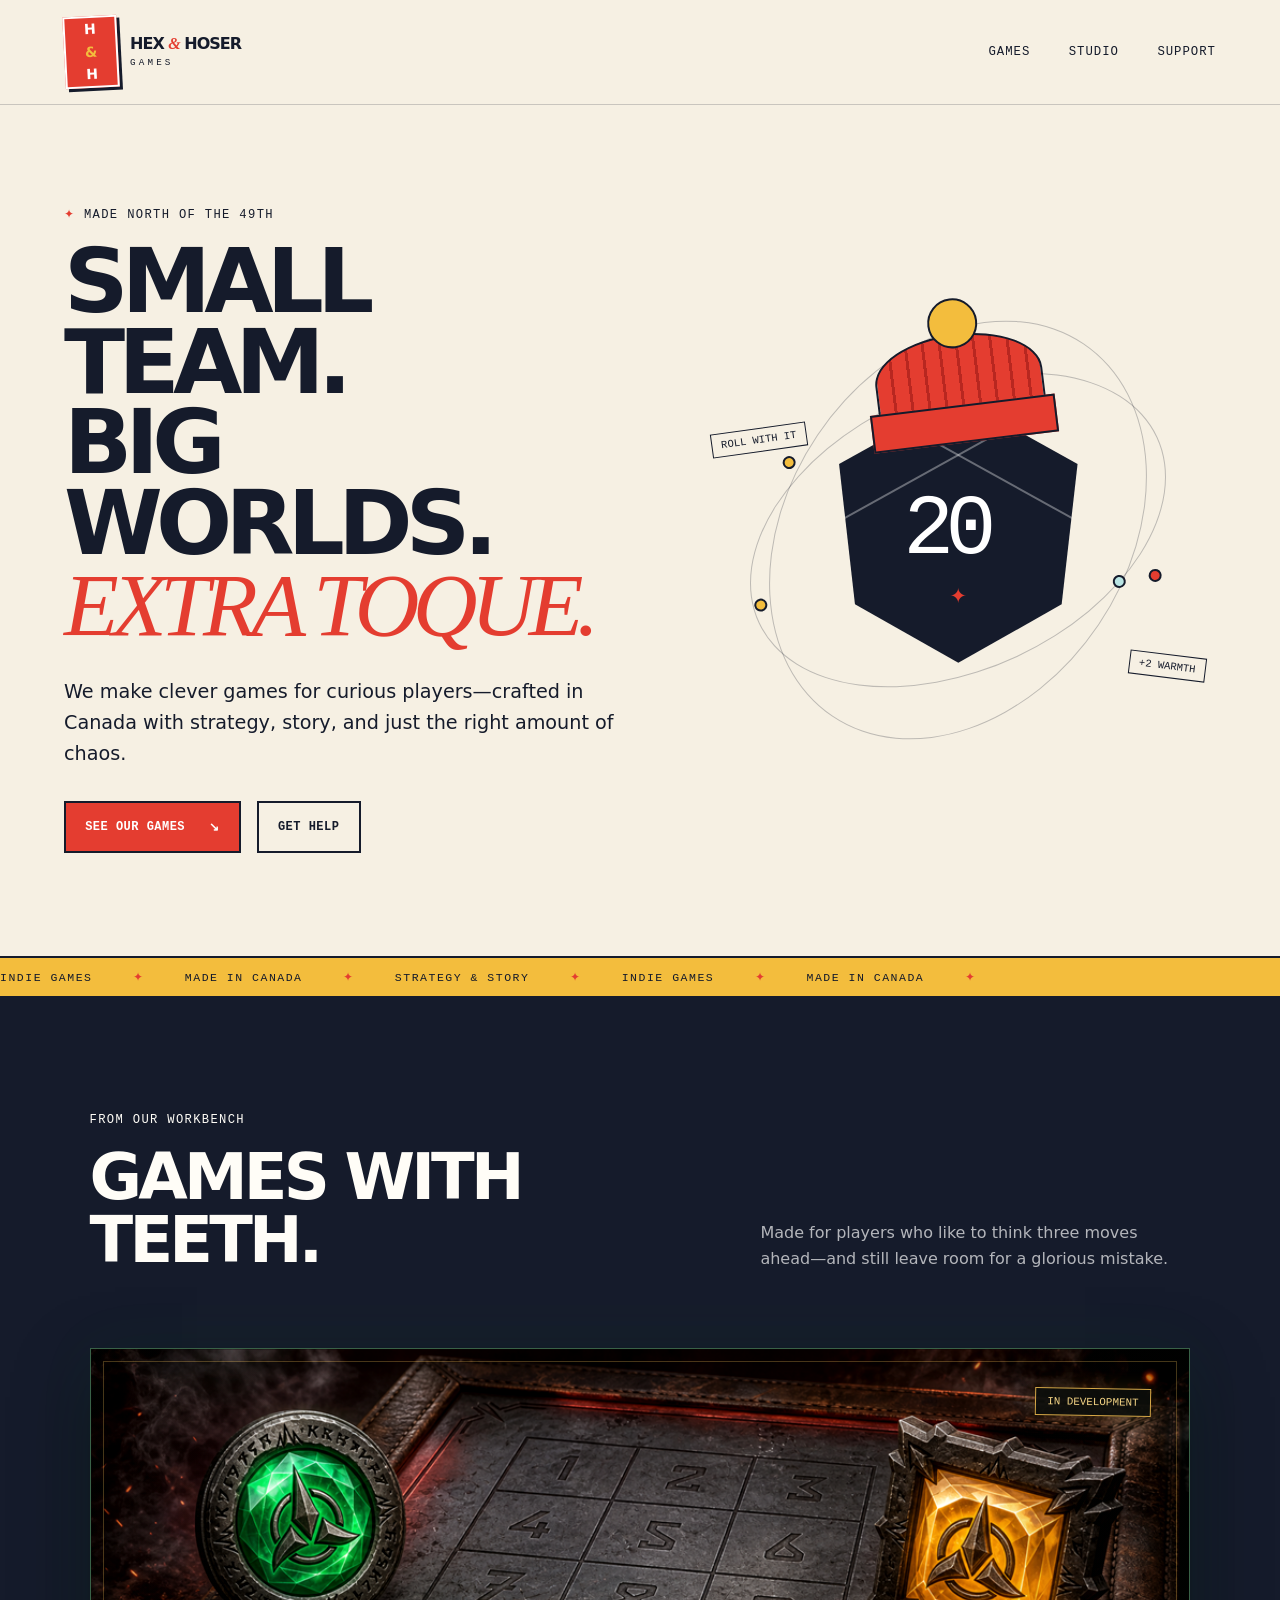
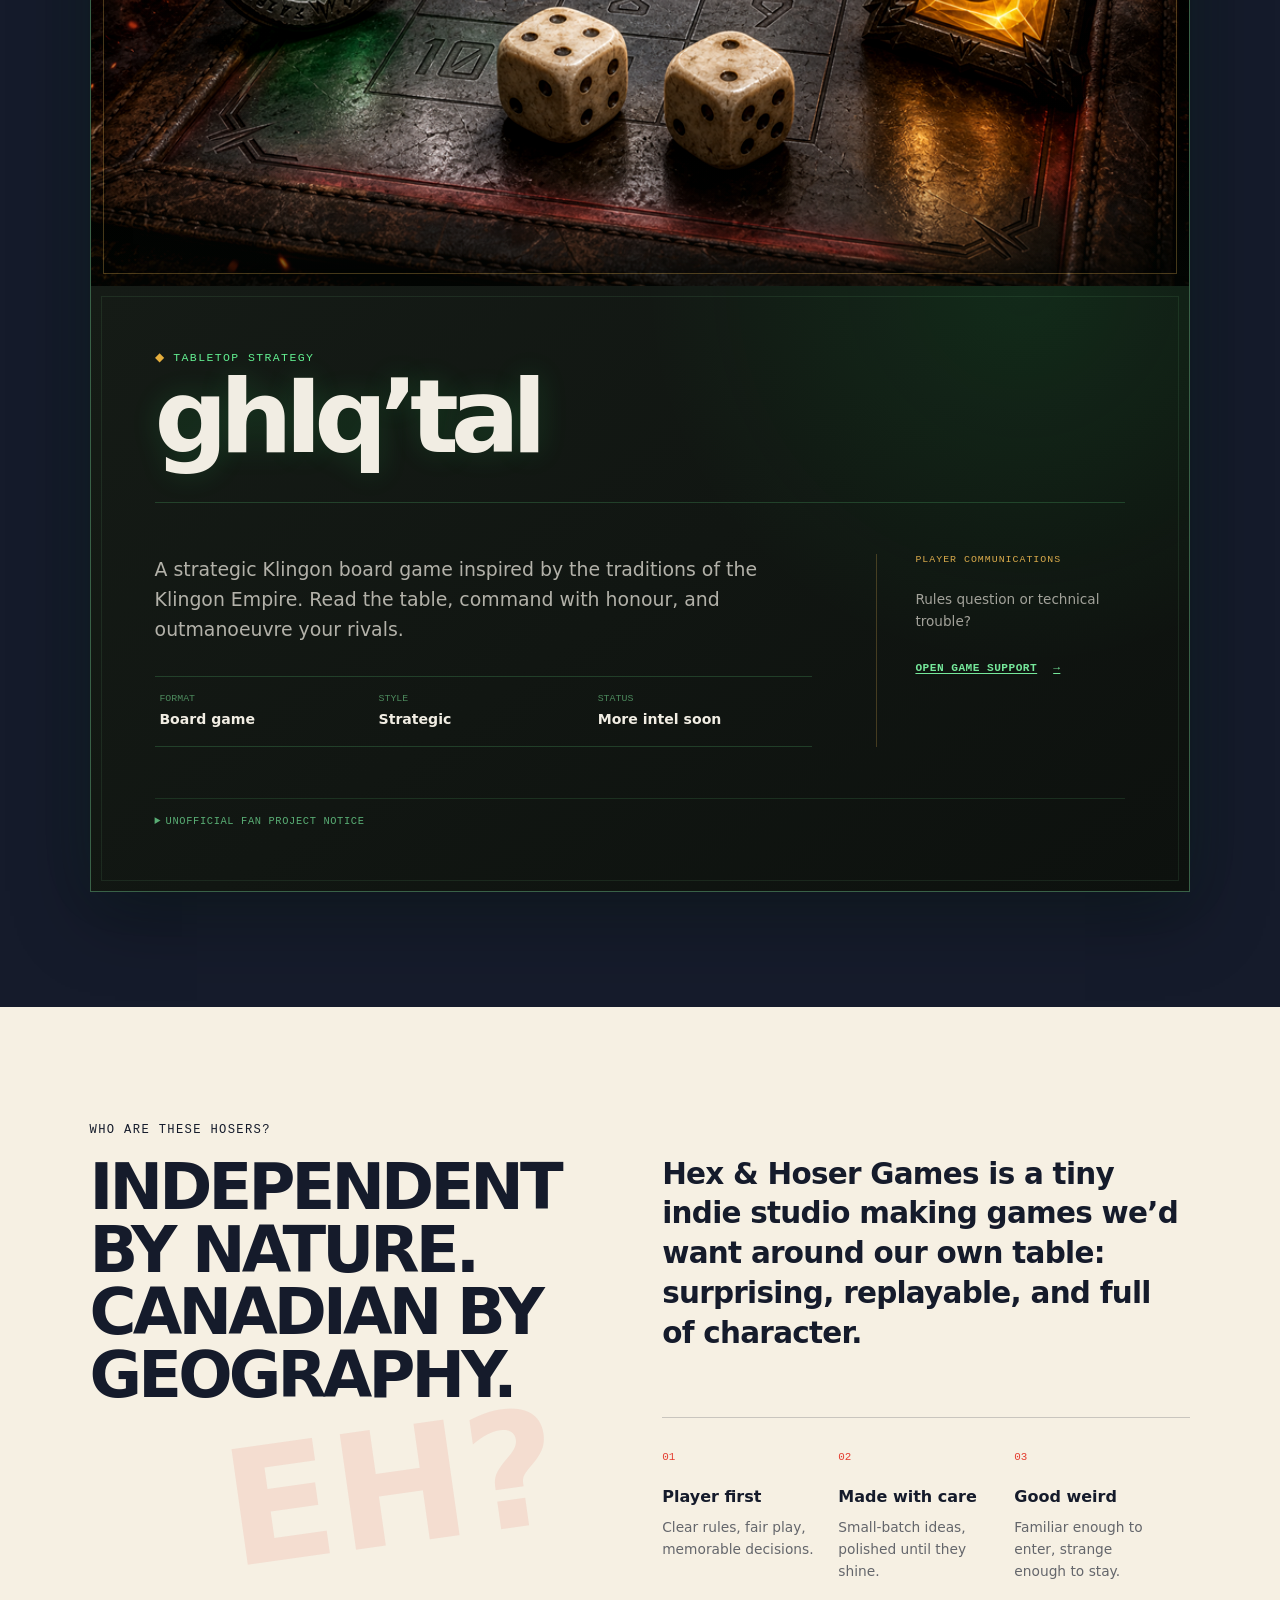
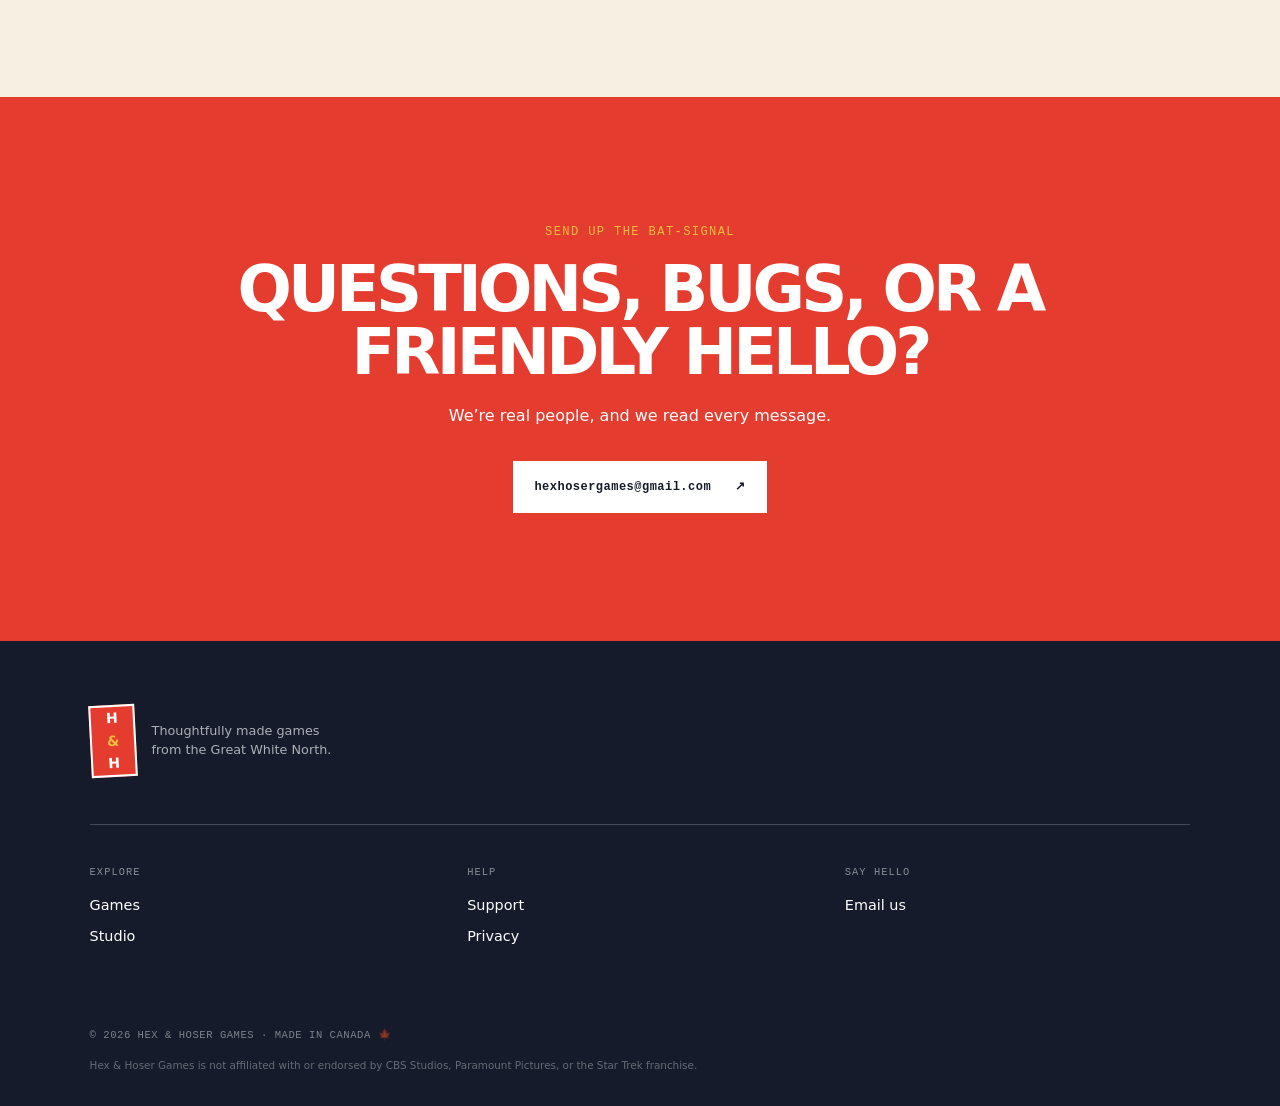
==== commit dfbdfcd4: "Refine ghIq'tal game showcase" ====
--- a/index.html
+++ b/index.html
@@ -55,16 +55,28 @@
       <article class="game-card">
         <div class="game-art">
           <img class="game-feature" src="assets/ghiqtal-feature.png" alt="The ghIq’tal board with carved number spaces, two dice, and glowing green and amber Klingon pieces" width="1024" height="500">
-          <img class="game-icon" src="assets/ghiqtal-icon.png" alt="" width="512" height="512" aria-hidden="true">
           <span class="game-stamp">IN DEVELOPMENT</span>
         </div>
         <div class="game-copy">
-          <p class="game-kicker"><span aria-hidden="true">◆</span> Tabletop strategy</p>
-          <h3>ghIq’tal</h3>
-          <p>A strategic Klingon board game inspired by the traditions of the Klingon Empire. Read the table, command with honour, and outmanoeuvre your rivals.</p>
-          <p class="fan-notice"><strong>Unofficial fan project.</strong> <em>ghIq’tal</em> is a free, non-commercial work made by a fan for recreational use. It is not endorsed by, sponsored by, or affiliated with CBS Studios, Paramount Pictures, or the Star Trek franchise. Star Trek, Klingon, and all related marks, characters, and elements belong to their respective owners. No ownership is claimed; any use is intended as fair use where applicable.</p>
-          <dl class="game-facts"><div><dt>Format</dt><dd>Board game</dd></div><div><dt>Style</dt><dd>Strategic</dd></div><div><dt>Status</dt><dd>More intel soon</dd></div></dl>
-          <a class="text-link" href="support.html">Game support <span aria-hidden="true">→</span></a>
+          <header class="game-title">
+            <p class="game-kicker"><span aria-hidden="true">◆</span> Tabletop strategy</p>
+            <h3>ghIq’tal</h3>
+          </header>
+          <div class="game-information">
+            <div class="game-overview">
+              <p>A strategic Klingon board game inspired by the traditions of the Klingon Empire. Read the table, command with honour, and outmanoeuvre your rivals.</p>
+              <dl class="game-facts"><div><dt>Format</dt><dd>Board game</dd></div><div><dt>Style</dt><dd>Strategic</dd></div><div><dt>Status</dt><dd>More intel soon</dd></div></dl>
+            </div>
+            <aside class="game-help">
+              <p class="game-help-label">Player communications</p>
+              <p>Rules question or technical trouble?</p>
+              <a class="game-support-link" href="support.html">Open game support <span aria-hidden="true">→</span></a>
+            </aside>
+          </div>
+          <details class="fan-notice">
+            <summary>Unofficial fan project notice</summary>
+            <p><em>ghIq’tal</em> is a free, non-commercial work made by a fan for recreational use. It is not endorsed by, sponsored by, or affiliated with CBS Studios, Paramount Pictures, or the Star Trek franchise. Star Trek, Klingon, and all related marks, characters, and elements belong to their respective owners. No ownership is claimed; any use is intended as fair use where applicable.</p>
+          </details>
         </div>
       </article>
     </section>
--- a/styles.css
+++ b/styles.css
@@ -57,14 +57,15 @@
 .section-heading { max-width: 1220px; margin: 0 auto clamp(3rem, 6vw, 5rem); display: flex; justify-content: space-between; align-items: end; gap: 2rem; }
 .section-heading h2, .studio-intro h2, .contact-banner h2, .before-email h2 { margin: 0; font-size: clamp(2.5rem, 5vw, 5rem); line-height: .98; letter-spacing: -.06em; text-transform: uppercase; }
 .section-heading > p { max-width: 430px; margin: 0; color: rgba(255,255,255,.68); }
-.game-card { max-width: 1220px; margin: auto; display: grid; grid-template-columns: 1.18fr .82fr; overflow: hidden; border: 1px solid #396147; background: #101511; box-shadow: 0 24px 70px rgba(0,0,0,.34), 0 0 60px rgba(40,230,103,.05); }
-.game-art { position: relative; min-height: 520px; overflow: hidden; background: #090b09; isolation: isolate; }.game-art::after { content: ""; position: absolute; z-index: 1; inset: 0; background: linear-gradient(90deg,transparent 55%,rgba(8,13,9,.46)),linear-gradient(0deg,rgba(3,8,4,.65),transparent 38%); pointer-events: none; }
-.game-feature { width: 100%; height: 100%; display: block; object-fit: cover; object-position: center; filter: saturate(.92) contrast(1.05); transition: transform .6s ease, filter .6s ease; }.game-card:hover .game-feature { transform: scale(1.025); filter: saturate(1.08) contrast(1.06); }
-.game-icon { position: absolute; z-index: 2; left: clamp(1rem,3vw,2rem); bottom: clamp(1rem,3vw,2rem); width: clamp(82px,11vw,132px); height: auto; border-radius: 50%; filter: drop-shadow(0 8px 16px rgba(0,0,0,.72)) drop-shadow(0 0 14px rgba(30,255,101,.25)); }
-.game-stamp { position: absolute; z-index: 3; right: 2rem; bottom: 2rem; padding: .45rem .7rem; border: 1px solid #d7a847; color: #f4d485; background: rgba(12,14,11,.88); box-shadow: 0 0 18px rgba(255,172,36,.16); font: 500 .68rem var(--mono); transform: rotate(-2deg); }
-.game-copy { position: relative; padding: clamp(2rem, 5vw, 5rem); display: flex; flex-direction: column; justify-content: center; background: radial-gradient(circle at 100% 0,rgba(27,189,78,.13),transparent 42%),linear-gradient(145deg,#151b16,#0d110e); }.game-copy::before { content: ""; position: absolute; inset: 10px; border: 1px solid rgba(88,148,100,.16); pointer-events: none; }.game-kicker { position: relative; color: #62ee90; font: .72rem var(--mono); text-transform: uppercase; letter-spacing: .12em; }.game-kicker span { color: #e5ae3d; }.game-copy h3 { position: relative; margin: .4rem 0 1.2rem; color: #f1ede3; font-size: clamp(3.2rem, 7vw, 6rem); line-height: 1; letter-spacing: -.08em; text-shadow: 0 0 30px rgba(52,255,115,.14); }.game-copy > p { position: relative; color: rgba(241,237,227,.72); }
-.game-copy .fan-notice { margin: 1rem 0 0; padding: 1rem; border-left: 3px solid #3dd874; background: rgba(69,206,103,.06); color: rgba(241,237,227,.58); font-size: .72rem; line-height: 1.55; }.fan-notice strong { color: #67e994; font-family: var(--mono); text-transform: uppercase; }
-.game-facts { position: relative; display: grid; grid-template-columns: repeat(3,1fr); margin: 2rem 0; border-block: 1px solid rgba(92,207,124,.22); }.game-facts div { padding: 1rem .3rem; }.game-facts dt { color: rgba(123,231,153,.55); font: .62rem var(--mono); text-transform: uppercase; }.game-facts dd { margin: .2rem 0 0; color: #f1ede3; font-size: .88rem; font-weight: 700; }
+.game-card { max-width: 1220px; margin: auto; overflow: hidden; border: 1px solid #396147; background: #101511; box-shadow: 0 24px 70px rgba(0,0,0,.34), 0 0 60px rgba(40,230,103,.05); }
+.game-art { position: relative; overflow: hidden; aspect-ratio: 1024 / 500; background: #090b09; isolation: isolate; }.game-art::before { content: ""; position: absolute; z-index: 2; inset: 12px; border: 1px solid rgba(211,167,75,.32); box-shadow: inset 0 0 24px rgba(0,0,0,.7); pointer-events: none; }.game-art::after { content: ""; position: absolute; z-index: 1; inset: 0; background: linear-gradient(0deg,rgba(3,8,4,.54),transparent 25%),linear-gradient(90deg,rgba(4,7,4,.12),transparent 18%,transparent 82%,rgba(4,7,4,.15)); pointer-events: none; }
+.game-feature { width: 100%; height: 100%; display: block; object-fit: cover; object-position: center; filter: saturate(.96) contrast(1.04); transition: transform .6s ease, filter .6s ease; }.game-card:hover .game-feature { transform: scale(1.012); filter: saturate(1.06) contrast(1.05); }
+.game-stamp { position: absolute; z-index: 3; right: clamp(1.5rem,3vw,2.5rem); top: clamp(1.5rem,3vw,2.5rem); padding: .45rem .7rem; border: 1px solid #d7a847; color: #f4d485; background: rgba(12,14,11,.88); box-shadow: 0 0 18px rgba(255,172,36,.16); font: 500 .68rem var(--mono); transform: rotate(1deg); }
+.game-copy { position: relative; padding: clamp(2rem, 5vw, 4.5rem); background: radial-gradient(circle at 85% 0,rgba(27,189,78,.12),transparent 34%),linear-gradient(145deg,#151b16,#0d110e); }.game-copy::before { content: ""; position: absolute; inset: 10px; border: 1px solid rgba(88,148,100,.16); pointer-events: none; }
+.game-title { position: relative; padding-bottom: clamp(1.5rem,3vw,2.5rem); border-bottom: 1px solid rgba(92,207,124,.22); }.game-kicker { margin: 0 0 .45rem; color: #62ee90; font: .72rem var(--mono); text-transform: uppercase; letter-spacing: .12em; }.game-kicker span { color: #e5ae3d; }.game-title h3 { margin: 0; color: #f1ede3; font-size: clamp(3.5rem, 8vw, 7rem); line-height: .9; letter-spacing: -.08em; text-shadow: 0 0 30px rgba(52,255,115,.14); }
+.game-information { position: relative; display: grid; grid-template-columns: 1.45fr .55fr; gap: clamp(2rem,5vw,5rem); padding: clamp(2rem,4vw,3.5rem) 0; }.game-overview > p { max-width: 690px; margin: 0; color: rgba(241,237,227,.72); font-size: clamp(1rem,1.5vw,1.18rem); }.game-facts { display: grid; grid-template-columns: repeat(3,1fr); margin: 2rem 0 0; border-block: 1px solid rgba(92,207,124,.22); }.game-facts div { padding: 1rem .3rem; }.game-facts dt { color: rgba(123,231,153,.55); font: .62rem var(--mono); text-transform: uppercase; }.game-facts dd { margin: .2rem 0 0; color: #f1ede3; font-size: .88rem; font-weight: 700; }
+.game-help { padding-left: clamp(1.5rem,3vw,3rem); border-left: 1px solid rgba(211,167,75,.28); }.game-help-label { margin: 0 0 1.5rem; color: #d9aa4b; font: .62rem var(--mono); letter-spacing: .1em; text-transform: uppercase; }.game-help > p:not(.game-help-label) { color: rgba(241,237,227,.65); font-size: .85rem; }.game-support-link { display: inline-flex; gap: 1rem; margin-top: 1rem; color: #75e79a; font: 600 .7rem var(--mono); letter-spacing: .04em; text-transform: uppercase; }
+.game-copy .fan-notice { position: relative; margin: 0; padding: 1rem 0 0; border-top: 1px solid rgba(92,207,124,.15); color: rgba(241,237,227,.5); font-size: .7rem; line-height: 1.55; }.fan-notice summary { width: max-content; cursor: pointer; color: rgba(117,231,154,.72); font: 500 .65rem var(--mono); letter-spacing: .06em; text-transform: uppercase; }.fan-notice summary:hover { color: #75e79a; }.fan-notice p { max-width: 900px; margin: 1rem 0 0; }
 .text-link { font: 600 .76rem var(--mono); text-transform: uppercase; letter-spacing: .04em; text-decoration-thickness: 1px; }
 
 .studio-section { max-width: 1440px; margin: auto; display: grid; grid-template-columns: .8fr 1.2fr; gap: clamp(3rem, 8vw, 8rem); }.studio-intro { position: relative; }.studio-intro::after { content: "EH?"; position: absolute; right: 0; bottom: 0; color: rgba(228,61,48,.1); font: 800 10rem var(--sans); transform: rotate(-8deg); }.studio-body { padding-top: 2rem; }
@@ -87,7 +88,7 @@
 
 @media (max-width: 850px) {
   .hero { grid-template-columns: 1fr; padding-top: 4.5rem; }.hero-art { min-height: 430px; }.hero h1 { font-size: clamp(3.25rem, 14vw, 6rem); }
-  .game-card, .studio-section, .before-email, .legal-layout { grid-template-columns: 1fr; }.game-art { min-height: 390px; aspect-ratio: 1024 / 500; }.legal-summary { position: static; }.studio-intro::after { display: none; }
+  .studio-section, .before-email, .legal-layout { grid-template-columns: 1fr; }.legal-summary { position: static; }.studio-intro::after { display: none; }.game-information { grid-template-columns: 1fr; }.game-help { padding: 1.5rem 0 0; border-top: 1px solid rgba(211,167,75,.28); border-left: 0; }
   .section-heading { align-items: start; flex-direction: column; }.support-grid { grid-template-columns: 1fr; }.before-email { gap: 3rem; }
 }
 @media (max-width: 600px) {
